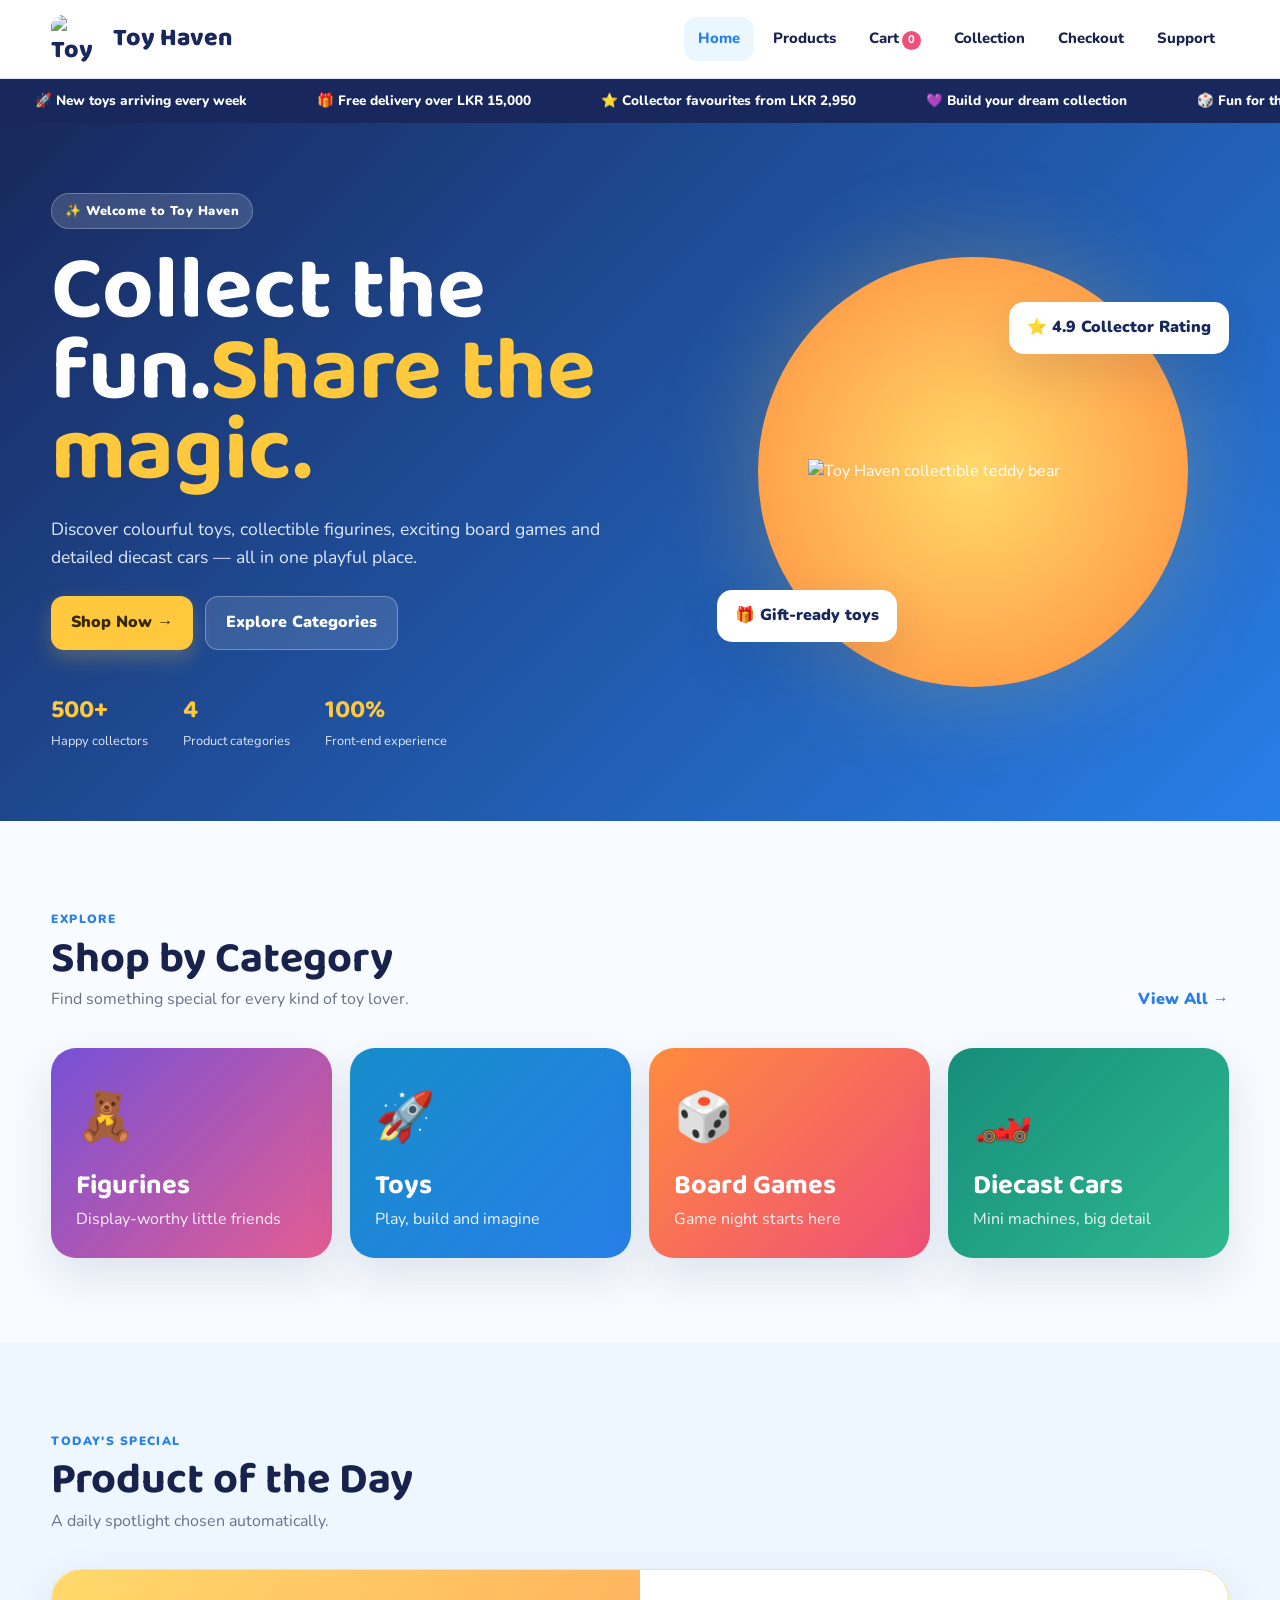
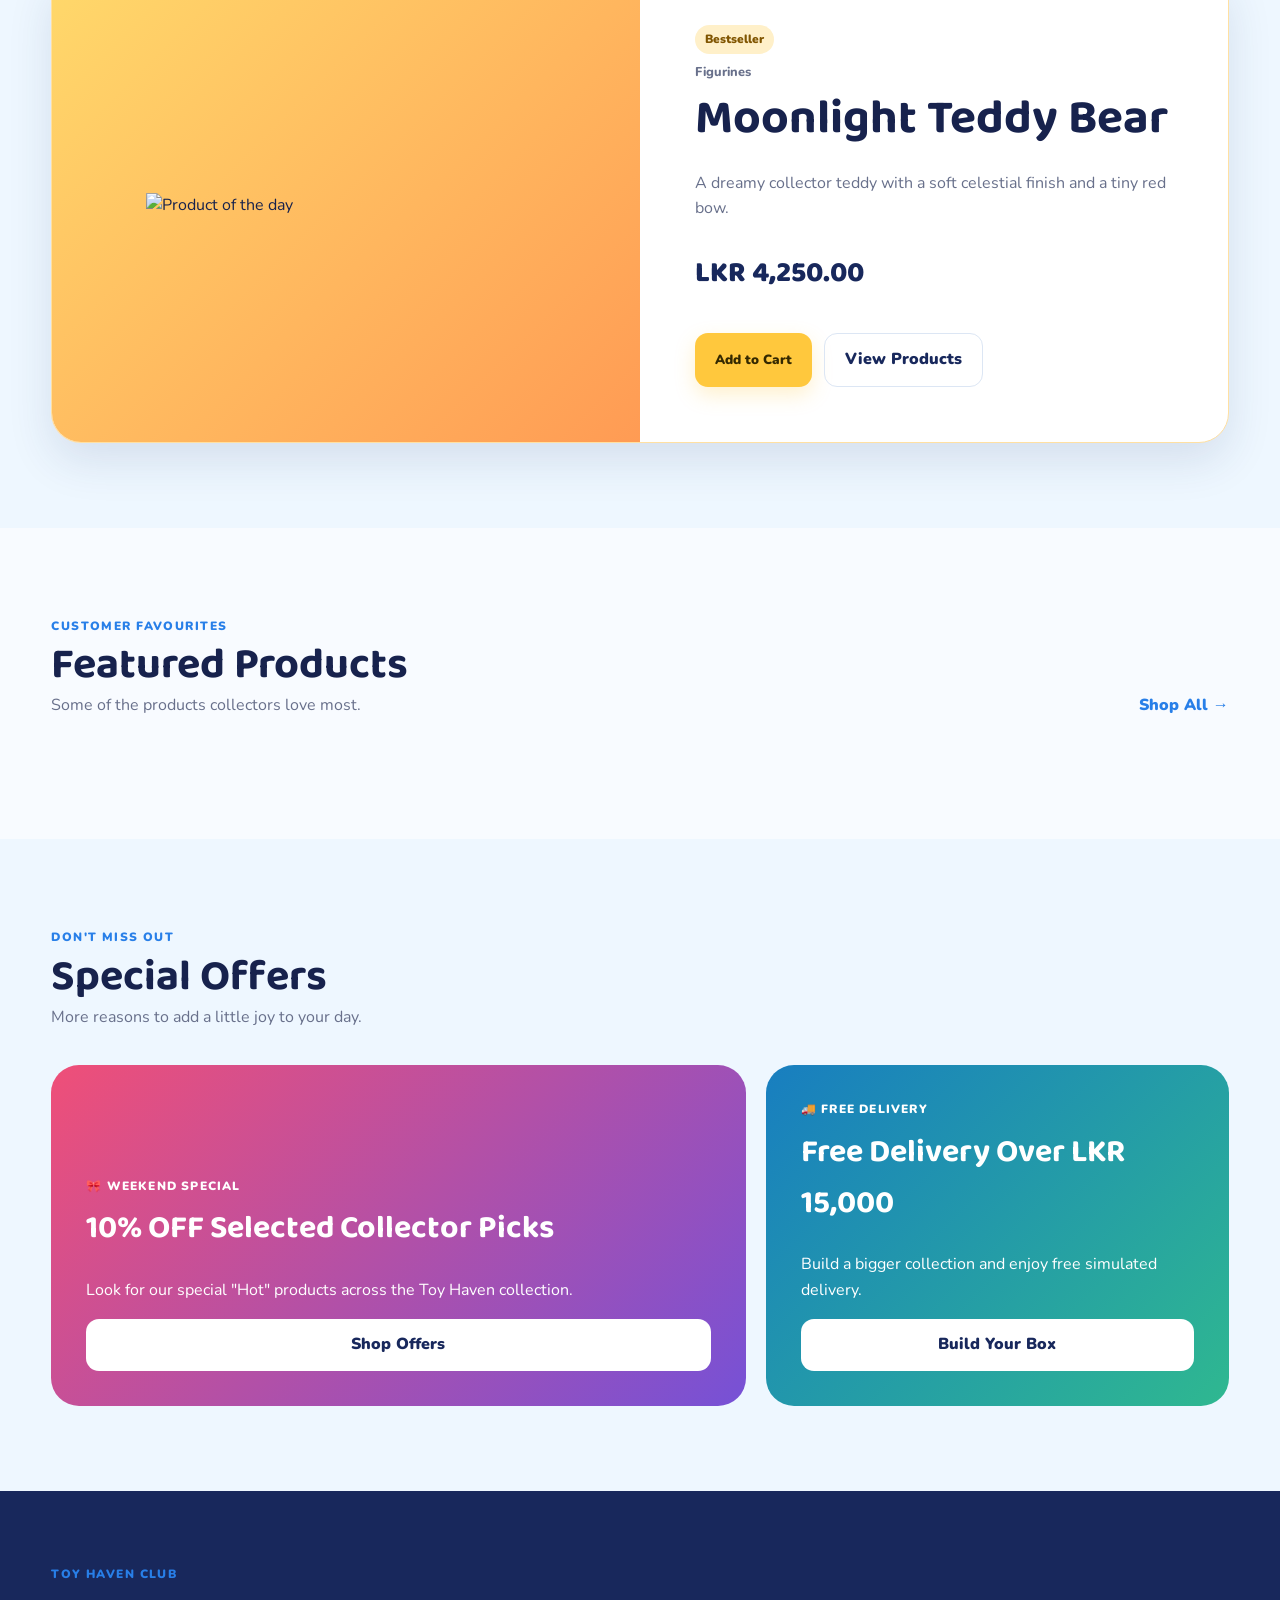
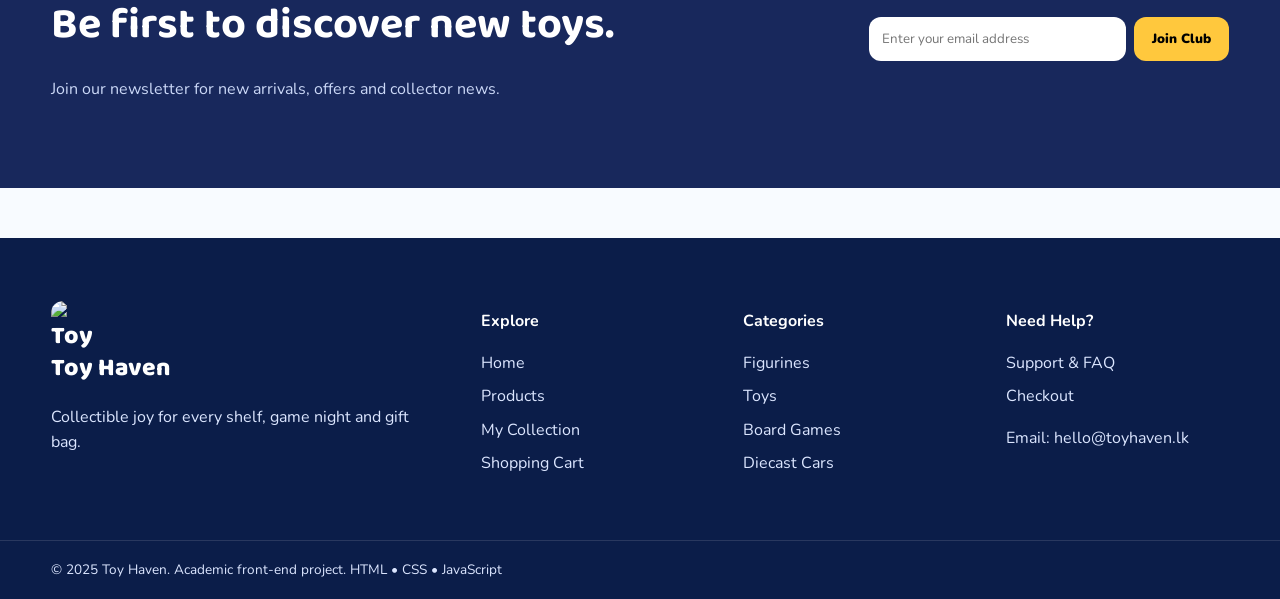
==== index.html @ c256fdbf "Add files via upload" ====
<!DOCTYPE html>
<html lang="en">

<head>

    <meta charset="UTF-8">
    <meta name="viewport" content="width=device-width, initial-scale=1.0">
    <meta name="description" content="Toy Haven - discover collectible figurines, toys, board games and diecast cars.">
    <meta name="theme-color" content="#18285c">
    <title>Toy Haven | Collect Joy</title>
    <link rel="icon" href="IMAGES/favicon.png" type="image/png">
    <link rel="apple-touch-icon" href="icon-192.png">
    <link rel="manifest" href="manifest.webmanifest">
    <link rel="stylesheet" href="style.css">

</head>

<body>

    <header class="site-header">

        <div class="container nav-container">

            <a href="index.html" class="logo-link">
                <img src="IMAGES/Logo.jpeg" alt="Toy Haven Logo">
                <span>Toy Haven</span>
            </a>

            <button class="menu-button" id="menuButton" aria-label="Open navigation">
                ☰
            </button>

            <nav class="navigation" id="navigation">

                <a href="index.html" class="active">Home</a>
                <a href="products.html">Products</a>

                <a href="cart.html">Cart<span class="cart-badge">0</span></a>
                <a href="wishlist.html">Collection</a>
                <a href="checkout.html">Checkout</a>
                <a href="support.html">Support</a>

            </nav>

        </div>

    </header>

    <div class="promotion-bar">

        <div class="promotion-track">

            <span>🚀 New toys arriving every week</span>
            <span>🎁 Free delivery over LKR 15,000</span>
            <span>⭐ Collector favourites from LKR 2,950</span>
            <span>💜 Build your dream collection</span>
            <span>🎲 Fun for the whole family</span>

            <span>🚀 New toys arriving every week</span>
            <span>🎁 Free delivery over LKR 15,000</span>
            <span>⭐ Collector favourites from LKR 2,950</span>

        </div>

    </div>


    <main>

        <section class="hero">

            <div class="container hero-grid">

                <div class="hero-content">

                    <span class="eyebrow">✨ Welcome to Toy Haven</span>

                    <h1>Collect the fun.<span>Share the magic.</span></h1>

                    <p>
                        Discover colourful toys, collectible figurines,
                        exciting board games and detailed diecast cars —
                        all in one playful place.
                    </p>

                    <div class="hero-buttons">

                        <a href="products.html" class="button button-primary">Shop Now →</a>
                        <a href="#categories" class="button button-secondary">Explore Categories</a>

                    </div>

                    <div class="hero-features">

                        <div>
                            <strong>500+</strong>
                            <span>Happy collectors</span>
                        </div>

                        <div>
                            <strong>4</strong>
                            <span>Product categories</span>
                        </div>

                        <div>
                            <strong>100%</strong>
                            <span>Front-end experience</span>
                        </div>

                    </div>

                </div>


                <div class="hero-visual">

                    <div class="hero-circle"></div>

                    <div class="hero-toy">
                        <img src="IMAGES/toy-teddy.png" alt="Toy Haven collectible teddy bear">
                    </div>

                    <div class="floating-card floating-card-one">⭐ 4.9 Collector Rating</div>

                    <div class="floating-card floating-card-two">🎁 Gift-ready toys</div>

                </div>

            </div>

        </section>

        <section class="section" id="categories">

            <div class="container">

                <div class="section-heading">

                    <div>
                        <span class="small-title">EXPLORE</span>

                        <h2>Shop by Category</h2>

                        <p>
                            Find something special for every kind of toy lover.
                        </p>
                    </div>

                    <a href="products.html" class="text-link">View All →</a>

                </div>


                <div class="category-grid">

                    <a href="products.html?category=Figurines"
                        class="category-card category-purple">

                        <span class="category-icon">🧸</span>

                        <h3>Figurines</h3>

                        <p>
                            Display-worthy little friends
                        </p>

                    </a>


                    <a href="products.html?category=Toys"
                        class="category-card category-blue">

                        <span class="category-icon">🚀</span>

                        <h3>Toys</h3>

                        <p>
                            Play, build and imagine
                        </p>

                    </a>


                    <a href="products.html?category=Board Games"
                        class="category-card category-orange">

                        <span class="category-icon">🎲</span>

                        <h3>Board Games</h3>

                        <p>
                            Game night starts here
                        </p>

                    </a>


                    <a href="products.html?category=Diecast Cars" class="category-card category-green">
                    
                        <span class="category-icon">🏎️</span>

                        <h3>Diecast Cars</h3>

                        <p>
                            Mini machines, big detail
                        </p>

                    </a>

                </div>

            </div>

        </section>

        <section class="section light-section">

            <div class="container">

                <div class="section-heading">

                    <div>
                        <span class="small-title">TODAY'S SPECIAL</span>

                        <h2>Product of the Day</h2>

                        <p>
                            A daily spotlight chosen automatically.
                        </p>
                    </div>

                </div>


                <div class="daily-product">

                    <div class="daily-image">

                        <img id="dailyProductImage"
                            src="IMAGES/toy-teddy.png"
                            alt="Product of the day">

                    </div>


                    <div class="daily-content">

                        <span class="product-badge" id="dailyBadge">Bestseller</span>

                        <span class="category-text" id="dailyCategory">Figurines</span>

                        <h2 id="dailyName">Moonlight Teddy Bear</h2>

                        <p id="dailyDescription">A dreamy collector teddy with a soft 
                            celestial finish and a tiny red bow.
                        </p>

                        <div class="large-price" id="dailyPrice">
                            LKR 4,250.00
                        </div>

                        <div class="hero-buttons">

                            <button class="button button-primary" id="dailyAddButton">Add to Cart</button>

                            <a href="products.html" class="button button-outline">View Products</a>

                        </div>

                    </div>

                </div>

            </div>

        </section>

        <section class="section">

            <div class="container">

                <div class="section-heading">

                    <div>
                        <span class="small-title">CUSTOMER FAVOURITES</span>

                        <h2>Featured Products</h2>

                        <p>
                            Some of the products collectors love most.
                        </p>
                    </div>

                    <a href="products.html" class="text-link">Shop All →</a>

                </div>

                    <div class="product-grid" id="featuredProducts"></div>

            </div>

        </section>

        <section class="section light-section">

            <div class="container">

                <div class="section-heading">

                    <div>
                        <span class="small-title">DON'T MISS OUT</span>

                        <h2>Special Offers</h2>

                        <p>
                            More reasons to add a little joy to your day.
                        </p>
                    </div>

                </div>


                <div class="offers-grid">

                    <article class="offer-card offer-pink">

                        <span>🎀 WEEKEND SPECIAL</span>

                        <h3>
                            10% OFF Selected Collector Picks
                        </h3>

                        <p>
                            Look for our special "Hot" products
                            across the Toy Haven collection.
                        </p>

                        <a href="products.html" class="button button-light">Shop Offers</a>

                    </article>


                    <article class="offer-card offer-blue">

                        <span>🚚 FREE DELIVERY</span>

                        <h3>
                            Free Delivery Over LKR 15,000
                        </h3>

                        <p>
                            Build a bigger collection and enjoy
                            free simulated delivery.
                        </p>

                        <a href="products.html" class="button button-light">Build Your Box</a>

                    </article>

                </div>

            </div>

        </section>

        <section class="newsletter-section">

            <div class="container newsletter-box">

                <div>

                    <span class="small-title">TOY HAVEN CLUB</span>

                    <h2>Be first to discover new toys.</h2>

                    <p>
                        Join our newsletter for new arrivals,
                        offers and collector news.
                    </p>

                </div>


                <form class="newsletter-form">

                    <input type="email" name="email" placeholder="Enter your email address" aria-label="Email address" required>
                    
                    <button type="submit">Join Club</button>

                </form>

            </div>

        </section>

    </main>

    <footer class="footer">

        <div class="container footer-grid">

            <div>

                <a href="index.html" class="logo-link footer-logo">

                    <img src="IMAGES/Logo.jpeg" alt="Toy Haven Logo">

                    <span>Toy Haven</span>

                </a>

                <p>
                    Collectible joy for every shelf,
                    game night and gift bag.
                </p>

            </div>


            <div>

                <h3>Explore</h3>

                <a href="index.html">Home</a>
                <a href="products.html">Products</a>
                <a href="wishlist.html">My Collection</a>
                <a href="cart.html">Shopping Cart</a>

            </div>


            <div>

                <h3>Categories</h3>

                <a href="products.html?category=Figurines">Figurines</a>

                <a href="products.html?category=Toys">Toys</a>

                <a href="products.html?category=Board Games">Board Games</a>

                <a href="products.html?category=Diecast Cars">Diecast Cars</a>

            </div>


            <div>

                <h3>Need Help?</h3>

                <a href="support.html">Support & FAQ</a>

                <a href="checkout.html">Checkout</a>

                <p>
                    Email:
                    hello@toyhaven.lk
                </p>

            </div>

        </div>


        <div class="footer-bottom">

            <div class="container">

                <span>
                    © 2025 Toy Haven. Academic front-end project.
                </span>

                <span>
                    HTML • CSS • JavaScript
                </span>

            </div>

        </div>

    </footer>


    <div class="toast" id="toast"></div>


    <script src="data/products.js"></script>
    <script src="app.js"></script>

    <script>

        document.addEventListener("DOMContentLoaded", function () {

            const product = ToyHaven.getProductOfTheDay();

            if (product) {

                document.getElementById("dailyProductImage").src =
                    product.image;

                document.getElementById("dailyProductImage").alt =
                    product.name;

                document.getElementById("dailyName").textContent =
                    product.name;

                document.getElementById("dailyCategory").textContent =
                    product.category;

                document.getElementById("dailyDescription").textContent =
                    product.description;

                document.getElementById("dailyPrice").textContent =
                    ToyHaven.formatMoney(product.price);

                document.getElementById("dailyBadge").textContent =
                    product.badge;

                document.getElementById("dailyAddButton").onclick =
                    function () {
                        ToyHaven.addToCart(product.id);
                    };

            }

            ToyHaven.renderProducts(
                "#featuredProducts",
                {
                    limit: 4
                }
            );

        });

    </script>

</body>
</html>
---- style.css ----
@import url('https://fonts.googleapis.com/css2?family=Baloo+2:wght@500;600;700;800&family=Nunito:wght@400;600;700;800;900&display=swap');

:root {

    --navy: #18285c;
    --blue: #287fe8;
    --sky: #eaf7ff;

    --pink: #ef4f78;
    --pink-light: #fff0f5;

    --yellow: #ffc83d;
    --orange: #ff8b3d;

    --purple: #7651d6;
    --green: #2fb890;

    --white: #ffffff;

    --background: #f8fbff;

    --text: #17224d;
    --muted: #68708b;

    --border: #dce6f4;

    --shadow:
        0 18px 45px
        rgba(30, 55, 105, 0.12);

    --radius: 22px;

}


* {
    box-sizing: border-box;
}


html {
    scroll-behavior: smooth;
}


body {

    margin: 0;

    font-family:
        "Nunito",
        sans-serif;

    background:
        var(--background);

    color:
        var(--text);

    line-height: 1.6;

}


img {
    max-width: 100%;
    display: block;
}


a {
    text-decoration: none;
    color: inherit;
}


button,
input,
textarea,
select {
    font-family: inherit;
}


button {
    cursor: pointer;
}


.container {

    width:
        min(1180px, 92%);

    margin:
        0 auto;

}


.site-header {

    position: sticky;

    top: 0;

    z-index: 1000;

    background:
        rgba(255,255,255,0.95);

    backdrop-filter:
        blur(15px);

    border-bottom:
        1px solid var(--border);

}


.nav-container {

    min-height: 78px;

    display:
        flex;

    align-items:
        center;

    justify-content:
        space-between;

}


.logo-link {

    display:
        flex;

    align-items:
        center;

    gap: 10px;

    font-family:
        "Baloo 2",
        sans-serif;

    font-size:
        1.55rem;

    font-weight:
        800;

    color:
        var(--navy);

}


.logo-link img {

    width:
        52px;

    height:
        48px;

    object-fit:
        cover;

    border-radius:
        12px;

}


.navigation {

    display:
        flex;

    align-items:
        center;

    gap: 5px;

}


.navigation a {

    padding:
        10px 14px;

    border-radius:
        13px;

    font-weight:
        800;

    font-size:
        .93rem;

}


.navigation a:hover,
.navigation a.active {

    background:
        var(--sky);

    color:
        var(--blue);

}


.menu-button {

    display:
        none;

    border:
        none;

    background:
        var(--navy);

    color:
        white;

    width:
        45px;

    height:
        45px;

    border-radius:
        13px;

    font-size:
        1.4rem;

}


.cart-badge {

    background:
        var(--pink);

    color:
        white;

    border-radius:
        50%;

    min-width:
        19px;

    height:
        19px;

    display:
        inline-grid;

    place-items:
        center;

    font-size:
        .7rem;

    margin-left:
        3px;

}


.promotion-bar {

    overflow:
        hidden;

    white-space:
        nowrap;

    background:
        var(--navy);

    color:
        white;

}


.promotion-track {

    display:
        flex;

    width:
        max-content;

    animation:
        promotionMove 25s linear infinite;

}


.promotion-track span {

    padding:
        11px 35px;

    font-size:
        .85rem;

    font-weight:
        800;

}


@keyframes promotionMove {

    from {
        transform:
            translateX(0);
    }

    to {
        transform:
            translateX(-50%);
    }

}


/* HERO */

.hero {

    background:
        linear-gradient(
            135deg,
            #18285c,
            #287fe8
        );

    color:
        white;

    overflow:
        hidden;

}


.hero-grid {

    min-height:
        650px;

    display:
        grid;

    grid-template-columns:
        1.1fr .9fr;

    align-items:
        center;

    gap:
        40px;

}


.hero-content {

    padding:
        70px 0;

}


.eyebrow {

    display:
        inline-block;

    padding:
        7px 13px;

    border-radius:
        50px;

    background:
        rgba(255,255,255,.15);

    border:
        1px solid
        rgba(255,255,255,.25);

    font-size:
        .8rem;

    font-weight:
        900;

    letter-spacing:
        .04em;

}


.hero h1 {

    font-family:
        "Baloo 2",
        sans-serif;

    font-size:
        clamp(3.2rem, 7vw, 5.7rem);

    line-height:
        .9;

    margin:
        22px 0;

}


.hero h1 span {

    color:
        var(--yellow);

}


.hero p {

    max-width:
        600px;

    font-size:
        1.1rem;

    color:
        #dce8ff;

}


.hero-buttons {

    display:
        flex;

    flex-wrap:
        wrap;

    gap:
        12px;

    margin-top:
        25px;

}


.button {

    display:
        inline-flex;

    align-items:
        center;

    justify-content:
        center;

    gap:
        8px;

    padding:
        13px 20px;

    border:
        none;

    border-radius:
        13px;

    font-weight:
        900;

    transition:
        .25s;

}


.button:hover {

    transform:
        translateY(-3px);

}


.button-primary {

    background:
        var(--yellow);

    color:
        #342900;

    box-shadow:
        0 8px 20px
        rgba(255,200,61,.25);

}


.button-secondary {

    background:
        rgba(255,255,255,.12);

    color:
        white;

    border:
        1px solid
        rgba(255,255,255,.3);

}


.button-outline {

    background:
        transparent;

    border:
        1px solid var(--border);

    color:
        var(--navy);

}


.button-light {

    background:
        white;

    color:
        var(--navy);

}


.full-button {

    width:
        100%;

    margin-top:
        10px;

}


.hero-features {

    display:
        flex;

    gap:
        35px;

    margin-top:
        40px;

}


.hero-features div {

    display:
        flex;

    flex-direction:
        column;

}


.hero-features strong {

    font-family:
        "Baloo 2";

    font-size:
        1.6rem;

    color:
        var(--yellow);

}


.hero-features span {

    font-size:
        .8rem;

    color:
        #dbe6ff;

}


.hero-visual {

    min-height:
        500px;

    position:
        relative;

    display:
        grid;

    place-items:
        center;

}


.hero-circle {

    width:
        430px;

    height:
        430px;

    border-radius:
        50%;

    background:
        radial-gradient(
            circle,
            #ffd96b,
            #ff8b3d
        );

    box-shadow:
        0 0 100px
        rgba(255,200,61,.25);

}


.hero-toy {

    position:
        absolute;

    width:
        330px;

    animation:
        floatToy 4s ease-in-out infinite;

}


@keyframes floatToy {

    0%,100% {
        transform:
            translateY(0)
            rotate(-2deg);
    }

    50% {
        transform:
            translateY(-18px)
            rotate(2deg);
    }

}


.floating-card {

    position:
        absolute;

    background:
        white;

    color:
        var(--navy);

    padding:
        13px 18px;

    border-radius:
        15px;

    box-shadow:
        var(--shadow);

    font-weight:
        900;

}


.floating-card-one {

    top:
        80px;

    right:
        0;

}


.floating-card-two {

    bottom:
        80px;

    left:
        0;

}


.section {

    padding:
        85px 0;

}


.light-section {

    background:
        #eef7ff;

}


.section-heading {

    display:
        flex;

    align-items:
        end;

    justify-content:
        space-between;

    gap:
        20px;

    margin-bottom:
        35px;

}


.section-heading h2 {

    font-family:
        "Baloo 2";

    font-size:
        2.7rem;

    line-height:
        1;

    margin:
        6px 0;

}


.section-heading p {

    margin:
        0;

    color:
        var(--muted);

}


.small-title {

    color:
        var(--blue);

    font-size:
        .75rem;

    font-weight:
        900;

    letter-spacing:
        .12em;

}


.text-link {

    color:
        var(--blue);

    font-weight:
        900;

}


.category-grid {

    display:
        grid;

    grid-template-columns:
        repeat(4,1fr);

    gap:
        18px;

}


.category-card {

    min-height:
        210px;

    border-radius:
        25px;

    padding:
        25px;

    color:
        white;

    display:
        flex;

    flex-direction:
        column;

    justify-content:
        flex-end;

    position:
        relative;

    overflow:
        hidden;

    box-shadow:
        var(--shadow);

    transition:
        .3s;

}


.category-card:hover {

    transform:
        translateY(-8px);

}


.category-card h3 {

    font-family:
        "Baloo 2";

    font-size:
        1.7rem;

    margin:
        8px 0 0;

}


.category-card p {

    margin:
        0;

    opacity:
        .9;

}


.category-icon {

    font-size:
        3rem;

}


.category-purple {

    background:
        linear-gradient(
            135deg,
            #7651d6,
            #e45d92
        );

}


.category-blue {

    background:
        linear-gradient(
            135deg,
            #168dca,
            #287fe8
        );

}


.category-orange {

    background:
        linear-gradient(
            135deg,
            #ff8b3d,
            #ef4f78
        );

}


.category-green {

    background:
        linear-gradient(
            135deg,
            #168e7a,
            #2fb890
        );

}


.daily-product {

    display:
        grid;

    grid-template-columns:
        1fr 1fr;

    overflow:
        hidden;

    border-radius:
        30px;

    background:
        white;

    border:
        1px solid
        #ffe0a2;

    box-shadow:
        var(--shadow);

}


.daily-image {

    min-height:
        420px;

    background:
        linear-gradient(
            135deg,
            #ffd96b,
            #ff9b54
        );

    display:
        grid;

    place-items:
        center;

}


.daily-image img {

    width:
        70%;

    max-width:
        400px;

}


.daily-content {

    padding:
        55px;

    display:
        flex;

    flex-direction:
        column;

    justify-content:
        center;

}


.daily-content h2 {

    font-family:
        "Baloo 2";

    font-size:
        3rem;

    line-height:
        1;

    margin:
        12px 0;

}


.daily-content p {

    color:
        var(--muted);

}


.product-badge {

    display:
        inline-block;

    width:
        fit-content;

    padding:
        5px 10px;

    background:
        #fff0c9;

    color:
        #805500;

    border-radius:
        30px;

    font-size:
        .75rem;

    font-weight:
        900;

}


.category-text {

    display:
        block;

    color:
        var(--muted);

    font-size:
        .8rem;

    font-weight:
        800;

    margin-top:
        8px;

}


.large-price {

    font-family:
        "Baloo 2";

    font-size:
        1.8rem;

    font-weight:
        900;

    color:
        var(--navy);

    margin:
        12px 0;

}


.product-grid {

    display:
        grid;

    grid-template-columns:
        repeat(4,1fr);

    gap:
        20px;

}


.product-card {

    background:
        white;

    border:
        1px solid
        var(--border);

    border-radius:
        22px;

    overflow:
        hidden;

    box-shadow:
        0 8px 25px
        rgba(30,55,105,.06);

    transition:
        .3s;

}


.product-card:hover {

    transform:
        translateY(-7px);

    box-shadow:
        var(--shadow);

}


.product-image {

    aspect-ratio:
        1/.85;

    background:
        #edf6ff;

    overflow:
        hidden;

}


.product-image img {

    width:
        100%;

    height:
        100%;

    object-fit:
        cover;

    transition:
        .4s;

}


.product-card:hover
.product-image img {

    transform:
        scale(1.05);

}


.product-content {

    padding:
        18px;

}


.product-top {

    display:
        flex;

    align-items:
        center;

    justify-content:
        space-between;

    gap:
        8px;

}


.product-card h3 {

    font-size:
        1.1rem;

    margin:
        10px 0 4px;

}


.rating {

    color:
        #f5a400;

    font-size:
        .85rem;

    font-weight:
        900;

}


.rating span {

    color:
        var(--muted);

}


.product-price {

    font-family:
        "Baloo 2";

    font-size:
        1.45rem;

    font-weight:
        900;

    color:
        var(--navy);

    margin-top:
        5px;

}


.card-actions {

    display:
        flex;

    gap:
        7px;

    margin-top:
        13px;

}


.icon-button {

    width:
        42px;

    height:
        42px;

    border:
        none;

    border-radius:
        12px;

    background:
        var(--sky);

    color:
        var(--blue);

    font-size:
        1.1rem;

    font-weight:
        900;

}


/* OFFERS */

.offers-grid {

    display:
        grid;

    grid-template-columns:
        1.2fr .8fr;

    gap:
        20px;

}


.offer-card {

    min-height:
        270px;

    padding:
        35px;

    border-radius:
        28px;

    color:
        white;

    display:
        flex;

    flex-direction:
        column;

    justify-content:
        flex-end;

}


.offer-card span {

    font-size:
        .75rem;

    font-weight:
        900;

    letter-spacing:
        .1em;

}


.offer-card h3 {

    font-family:
        "Baloo 2";

    font-size:
        2rem;

    margin:
        7px 0;

}


.offer-card p {

    max-width:
        600px;

}


.offer-pink {

    background:
        linear-gradient(
            135deg,
            #ef4f78,
            #7651d6
        );

}


.offer-blue {

    background:
        linear-gradient(
            135deg,
            #187ec0,
            #2fb890
        );

}



.newsletter-section {

    padding:
        70px 0;

    background:
        var(--navy);

    color:
        white;

}


.newsletter-box {

    display:
        flex;

    align-items:
        center;

    justify-content:
        space-between;

    gap:
        40px;

}


.newsletter-box h2 {

    font-family:
        "Baloo 2";

    font-size:
        2.7rem;

    margin:
        5px 0;

}


.newsletter-box p {

    color: #cbd8f7;

}


.newsletter-form {
    display:flex;
    gap: 8px;
    min-width: 360px;
}


.newsletter-form input {
    flex:1;
    min-width:0;
    padding:13px;
    border:none;
    border-radius:12px;
}


.newsletter-form button {
    border:none;
    background:var(--yellow);
    padding:0 18px;
    border-radius:12px;
    font-weight:900;
}


.page-banner {
    padding:75px 0;
    background:linear-gradient( 135deg,#eef7ff,#f8edff);
}


.page-banner h1 {

    font-family:
        "Baloo 2";

    font-size:
        4rem;

    line-height:
        1;

    margin:
        15px 0 10px;

}


.page-banner p {

    color:
        var(--muted);

    max-width:
        650px;

}


.product-toolbar {

    display:
        flex;

    flex-wrap:
        wrap;

    gap:
        15px;

    background:
        white;

    border:
        1px solid var(--border);

    padding:
        16px;

    border-radius:
        20px;

    margin-bottom:
        30px;

}


.product-toolbar input {

    flex:
        1;

    min-width:
        240px;

    border:
        1px solid var(--border);

    border-radius:
        12px;

    padding:
        13px;

    outline:
        none;

}


.filter-buttons {

    display:
        flex;

    gap:
        7px;

    flex-wrap:
        wrap;

}


.filter-button {

    border:
        none;

    background:
        #edf4fc;

    color:
        var(--text);

    padding:
        10px 13px;

    border-radius:
        11px;

    font-weight:
        900;

}


.filter-button.active {

    background:
        var(--navy);

    color:
        white;

}


.cart-layout {

    display:
        grid;

    grid-template-columns:
        1.5fr .6fr;

    gap:
        25px;

}


.cart-panel,
.summary-panel,
.form-panel {

    background:
        white;

    border:
        1px solid var(--border);

    border-radius:
        22px;

    padding:
        25px;

}


.summary-panel {

    height:
        max-content;

    position:
        sticky;

    top:
        100px;

}


.summary-panel h2,
.cart-panel h2,
.form-panel h2 {

    font-family:
        "Baloo 2";

    margin-top:
        0;

}


.summary-row {

    display:
        flex;

    justify-content:
        space-between;

    gap:
        10px;

    padding:
        10px 0;

}


.summary-total {

    display:
        flex;

    justify-content:
        space-between;

    font-size:
        1.25rem;

    font-weight:
        900;

    padding:
        17px 0;

}


.summary-note {

    color:
        var(--muted);

    font-size:
        .85rem;

}


.cart-item {

    display:
        grid;

    grid-template-columns:
        90px 1fr auto auto;

    align-items:
        center;

    gap:
        15px;

    padding:
        16px 0;

    border-bottom:
        1px solid var(--border);

}


.cart-item img {

    width:
        90px;

    height:
        75px;

    object-fit:
        cover;

    border-radius:
        14px;

}


.cart-product h3 {

    margin:
        0;

    font-size:
        1rem;

}


.cart-product p {

    color:
        var(--muted);

    margin:
        2px 0;

    font-size:
        .8rem;

}


.quantity-control {

    display:
        flex;

    align-items:
        center;

    border:
        1px solid var(--border);

    border-radius:
        11px;

    overflow:
        hidden;

}


.quantity-control button {

    border:
        none;

    width:
        35px;

    height:
        35px;

    background:
        #f1f6fb;

}


.quantity-control span {

    width:
        35px;

    text-align:
        center;

    font-weight:
        900;

}


.cart-subtotal {

    font-family:
        "Baloo 2";

}


.form-grid {

    display:
        grid;

    grid-template-columns:
        1fr 1fr;

    gap:
        18px;

}


.form-field {

    display:
        flex;

    flex-direction:
        column;

    gap:
        7px;

}


.form-field.full {

    grid-column:
        1 / -1;

}


.form-field label {

    font-weight:
        900;

    font-size:
        .9rem;

}


.form-field input,
.form-field textarea,
.form-field select {

    width:
        100%;

    padding:
        13px;

    border:
        1px solid var(--border);

    border-radius:
        12px;

    outline:
        none;

    resize:
        vertical;

}


.form-field input:focus,
.form-field textarea:focus {

    border-color:
        var(--blue);

    box-shadow:
        0 0 0 4px
        rgba(40,127,232,.1);

}


.form-error {

    color:
        #d6294f;

    min-height:
        18px;

    font-size:
        .78rem;

    font-weight:
        800;

}


.information-box {

    padding:
        15px;

    margin:
        20px 0;

    border-radius:
        13px;

    background:
        #eef8ff;

    color:
        #195887;

    font-weight:
        700;

}


.payment-options {

    display:
        flex;

    gap:
        12px;

}


.payment-option {

    flex:
        1;

    border:
        1px solid var(--border);

    border-radius:
        15px;

    padding:
        15px;

    cursor:
        pointer;

}


.payment-option:has(
    input:checked
) {

    border-color:
        var(--blue);

    background:
        #eef8ff;

}

.success-panel {

    display:
        none;

    background:
        white;

    border:
        1px solid var(--border);

    border-radius:
        22px;

    padding:
        50px;

    text-align:
        center;

}


.success-panel.show {

    display:
        block;

}


.success-icon {

    width:
        80px;

    height:
        80px;

    margin:
        auto;

    display:
        grid;

    place-items:
        center;

    border-radius:
        50%;

    background:
        #dff8ed;

    color:
        #15976d;

    font-size:
        2.5rem;

    font-weight:
        900;

    animation:
        successPop .5s ease;

}


@keyframes successPop {

    from {
        transform:
            scale(.4);
    }

    to {
        transform:
            scale(1);
    }

}

.wishlist-grid {

    display:
        grid;

    grid-template-columns:
        repeat(3,1fr);

    gap:
        20px;

}


.wishlist-card {

    background:
        white;

    border:
        1px solid var(--border);

    border-radius:
        22px;

    overflow:
        hidden;

}


.wishlist-card > img {

    width:
        100%;

    aspect-ratio:
        1/.8;

    object-fit:
        cover;

}


.wishlist-content {

    padding:
        20px;

}


.wishlist-content h3 {

    margin:
        8px 0;

}


.status-select {

    width:
        100%;

    margin-top:
        7px;

    padding:
        11px;

    border:
        1px solid var(--border);

    border-radius:
        11px;

}


.support-grid {

    display:
        grid;

    grid-template-columns:
        1fr 1fr;

    gap:
        25px;

}


.success-message {

    display:
        none;

    padding:
        13px;

    margin-bottom:
        18px;

    border-radius:
        12px;

    background:
        #dff8ed;

    color:
        #147958;

    font-weight:
        800;

}


.success-message.show {

    display:
        block;

}


.faq-list {

    display:
        grid;

    gap:
        10px;

}


.faq-item {

    border:
        1px solid var(--border);

    border-radius:
        14px;

    overflow:
        hidden;

}


.faq-question {

    width:
        100%;

    border:
        none;

    background:
        white;

    padding:
        17px;

    display:
        flex;

    justify-content:
        space-between;

    text-align:
        left;

    font-weight:
        900;

}


.faq-answer {

    display:
        none;

    padding:
        0 17px 17px;

    color:
        var(--muted);

}


.faq-item.open
.faq-answer {

    display:
        block;

}


/* EMPTY */

.empty-state {

    text-align:
        center;

    padding:
        50px 20px;

    grid-column:
        1 / -1;

}


.empty-icon {

    font-size:
        3rem;

}


.empty-state h3 {

    font-family:
        "Baloo 2";

    font-size:
        1.8rem;

}


.modal-overlay {

    position:
        fixed;

    inset:
        0;

    background:
        rgba(7,17,43,.7);

    display:
        none;

    place-items:
        center;

    z-index:
        2000;

    padding:
        20px;

}


.modal-overlay.show {

    display:
        grid;

}


.product-modal {

    width:
        min(800px,100%);

    max-height:
        90vh;

    overflow:
        auto;

    background:
        white;

    border-radius:
        25px;

    position:
        relative;

}


.modal-close {

    position:
        absolute;

    top:
        12px;

    right:
        12px;

    z-index:
        2;

    width:
        40px;

    height:
        40px;

    border:
        none;

    border-radius:
        50%;

    background:
        white;

    font-size:
        1.5rem;

}


.modal-grid {

    display:
        grid;

    grid-template-columns:
        1fr 1fr;

}


.modal-image {

    background:
        #edf6ff;

}


.modal-image img {

    width:
        100%;

    height:
        100%;

    min-height:
        350px;

    object-fit:
        cover;

}


.modal-details {

    padding:
        40px;

}


.modal-details h2 {

    font-family:
        "Baloo 2";

    font-size:
        2.5rem;

    line-height:
        1;

}


.footer {

    margin-top:
        50px;

    background:
        #0b1d49;

    color:
        #dce6ff;

}


.footer-grid {

    display:
        grid;

    grid-template-columns:
        1.4fr .8fr .8fr .8fr;

    gap:
        40px;

    padding:
        55px 0;

}


.footer-logo {

    color:
        white;

}


.footer-grid h3 {

    color:
        white;

    font-size:
        1rem;

}


.footer-grid a {

    display:
        block;

    margin:
        8px 0;

}


.footer-grid a:hover {

    color:
        white;

}


.footer-bottom {

    border-top:
        1px solid
        rgba(255,255,255,.12);

    padding:
        18px 0;

    font-size:
        .85rem;

}

.toast {

    position:
        fixed;

    right:
        20px;

    bottom:
        20px;

    background:
        var(--navy);

    color:
        white;

    padding:
        14px 20px;

    border-radius:
        13px;

    box-shadow:
        var(--shadow);

    transform:
        translateY(120px);

    opacity:
        0;

    transition:
        .3s;

    z-index:
        5000;

}


.toast.show {

    transform:
        translateY(0);

    opacity:
        1;

}


.muted {

    color:
        var(--muted);

}


.disabled {

    opacity:
        .45;

    pointer-events:
        none;

}


/* RESPONSIVE */

@media (max-width: 1000px) {

    .menu-button {
        display: block;
    }


    .navigation {

        position:
            absolute;

        top:
            78px;

        left:
            0;

        right:
            0;

        background:
            white;

        display:
            none;

        flex-direction:
            column;

        align-items:
            stretch;

        padding:
            15px 4%;

        border-bottom:
            1px solid var(--border);

    }


    .navigation.open {
        display: flex;
    }


    .hero-grid,
    .daily-product,
    .cart-layout,
    .support-grid {

        grid-template-columns:
            1fr;

    }


    .product-grid {

        grid-template-columns:
            repeat(2,1fr);

    }


    .category-grid {

        grid-template-columns:
            repeat(2,1fr);

    }


    .wishlist-grid {

        grid-template-columns:
            repeat(2,1fr);

    }


    .footer-grid {

        grid-template-columns:
            repeat(2,1fr);

    }


    .summary-panel {

        position:
            static;

    }

}


@media (max-width: 650px) {

    .hero-content {

        padding:
            60px 0 20px;

    }


    .hero h1 {

        font-size:
            3.4rem;

    }


    .hero-features {

        gap:
            18px;

        flex-wrap:
            wrap;

    }


    .hero-circle {

        width:
            300px;

        height:
            300px;

    }


    .hero-toy {

        width:
            240px;

    }


    .floating-card {

        display:
            none;

    }


    .section {

        padding:
            60px 0;

    }


    .section-heading {

        align-items:
            flex-start;

        flex-direction:
            column;

    }


    .section-heading h2 {

        font-size:
            2.3rem;

    }


    .category-grid,
    .product-grid,
    .wishlist-grid,
    .offers-grid {

        grid-template-columns:
            1fr;

    }


    .daily-content {

        padding:
            30px;

    }


    .daily-content h2 {

        font-size:
            2.4rem;

    }


    .page-banner h1 {

        font-size:
            2.8rem;

    }


    .form-grid {

        grid-template-columns:
            1fr;

    }


    .form-field.full {

        grid-column:
            auto;

    }


    .payment-options {

        flex-direction:
            column;

    }


    .newsletter-box {

        flex-direction:
            column;

        align-items:
            flex-start;

    }


    .newsletter-form {

        min-width:
            100%;

    }


    .cart-item {

        grid-template-columns:
            70px 1fr;

    }


    .quantity-control {

        grid-column:
            2;

    }


    .cart-subtotal {

        grid-column:
            2;

    }


    .modal-grid {

        grid-template-columns:
            1fr;

    }


    .modal-details {

        padding:
            25px;

    }


    .footer-grid {

        grid-template-columns:
            1fr;

    }

}

/* Payment label (not a form control, so it is a span) */
.form-field .field-title {
    font-weight: 900;
    font-size: .9rem;
}
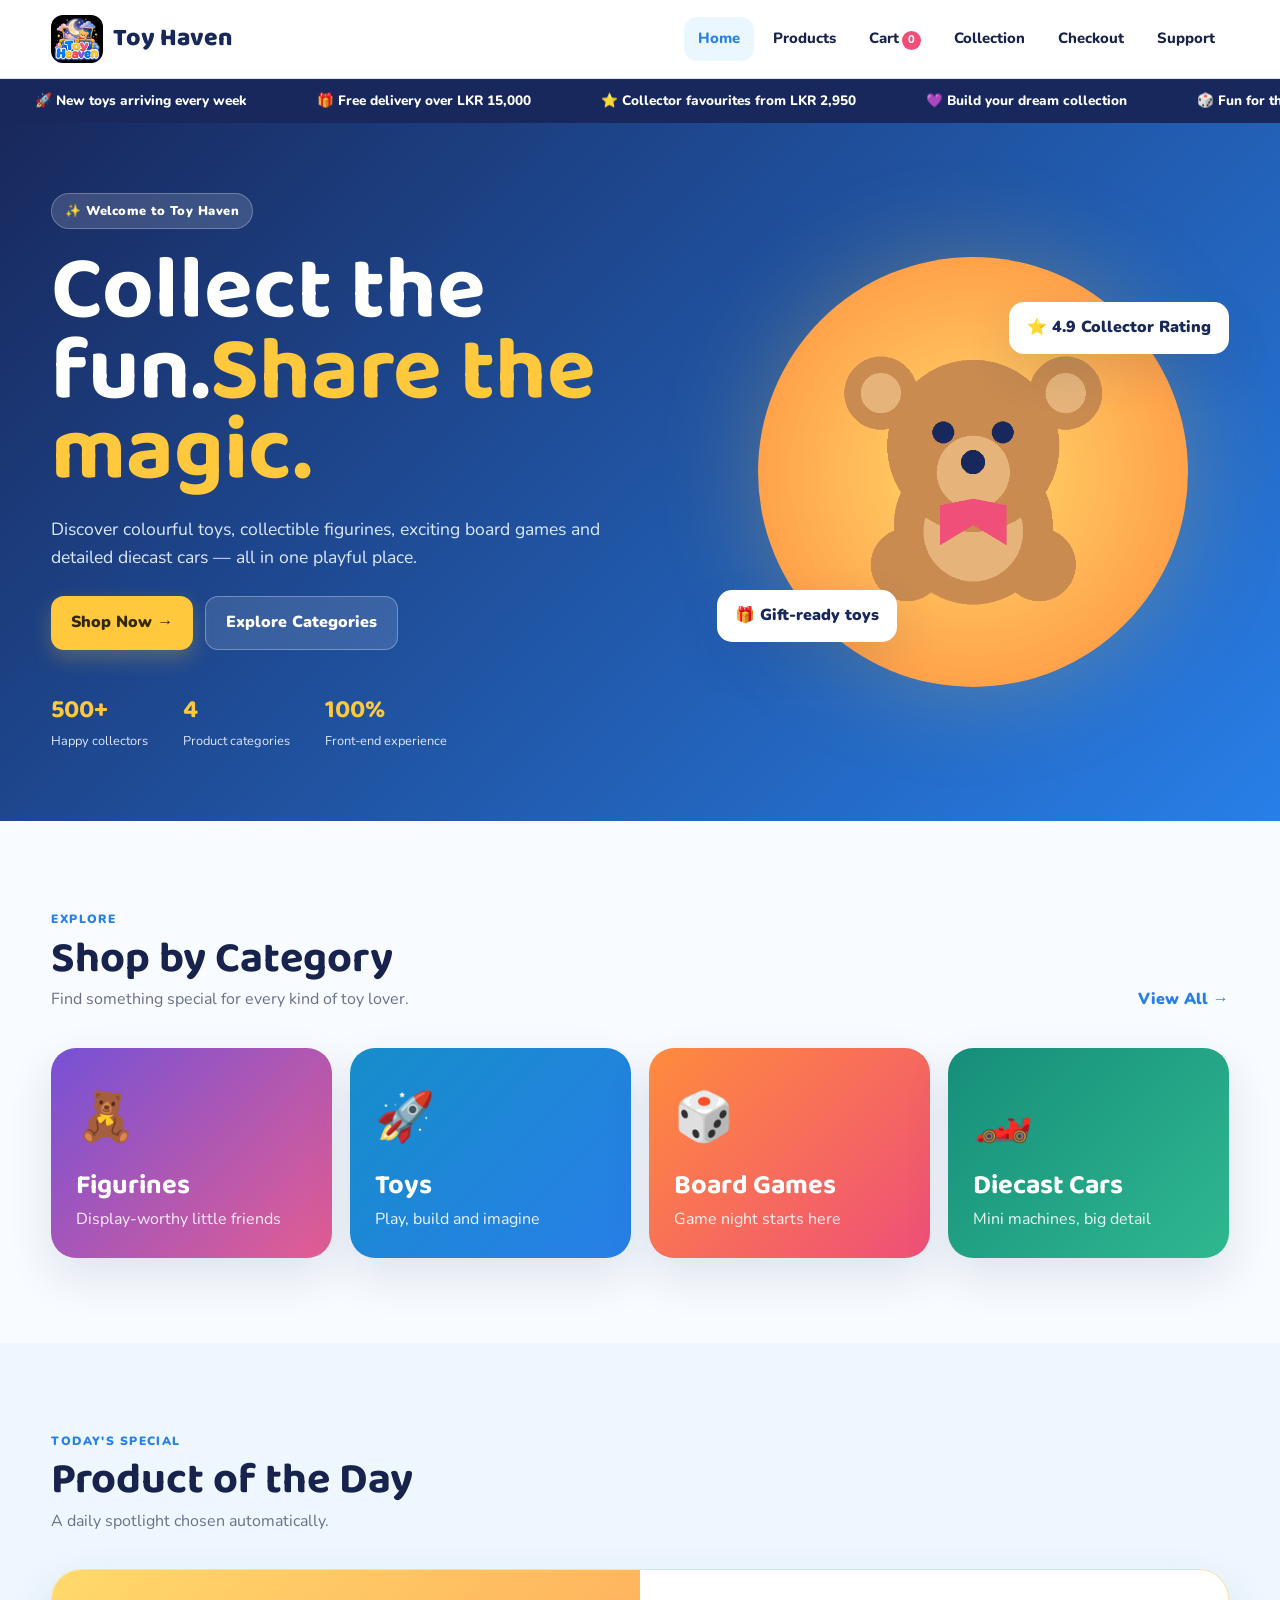
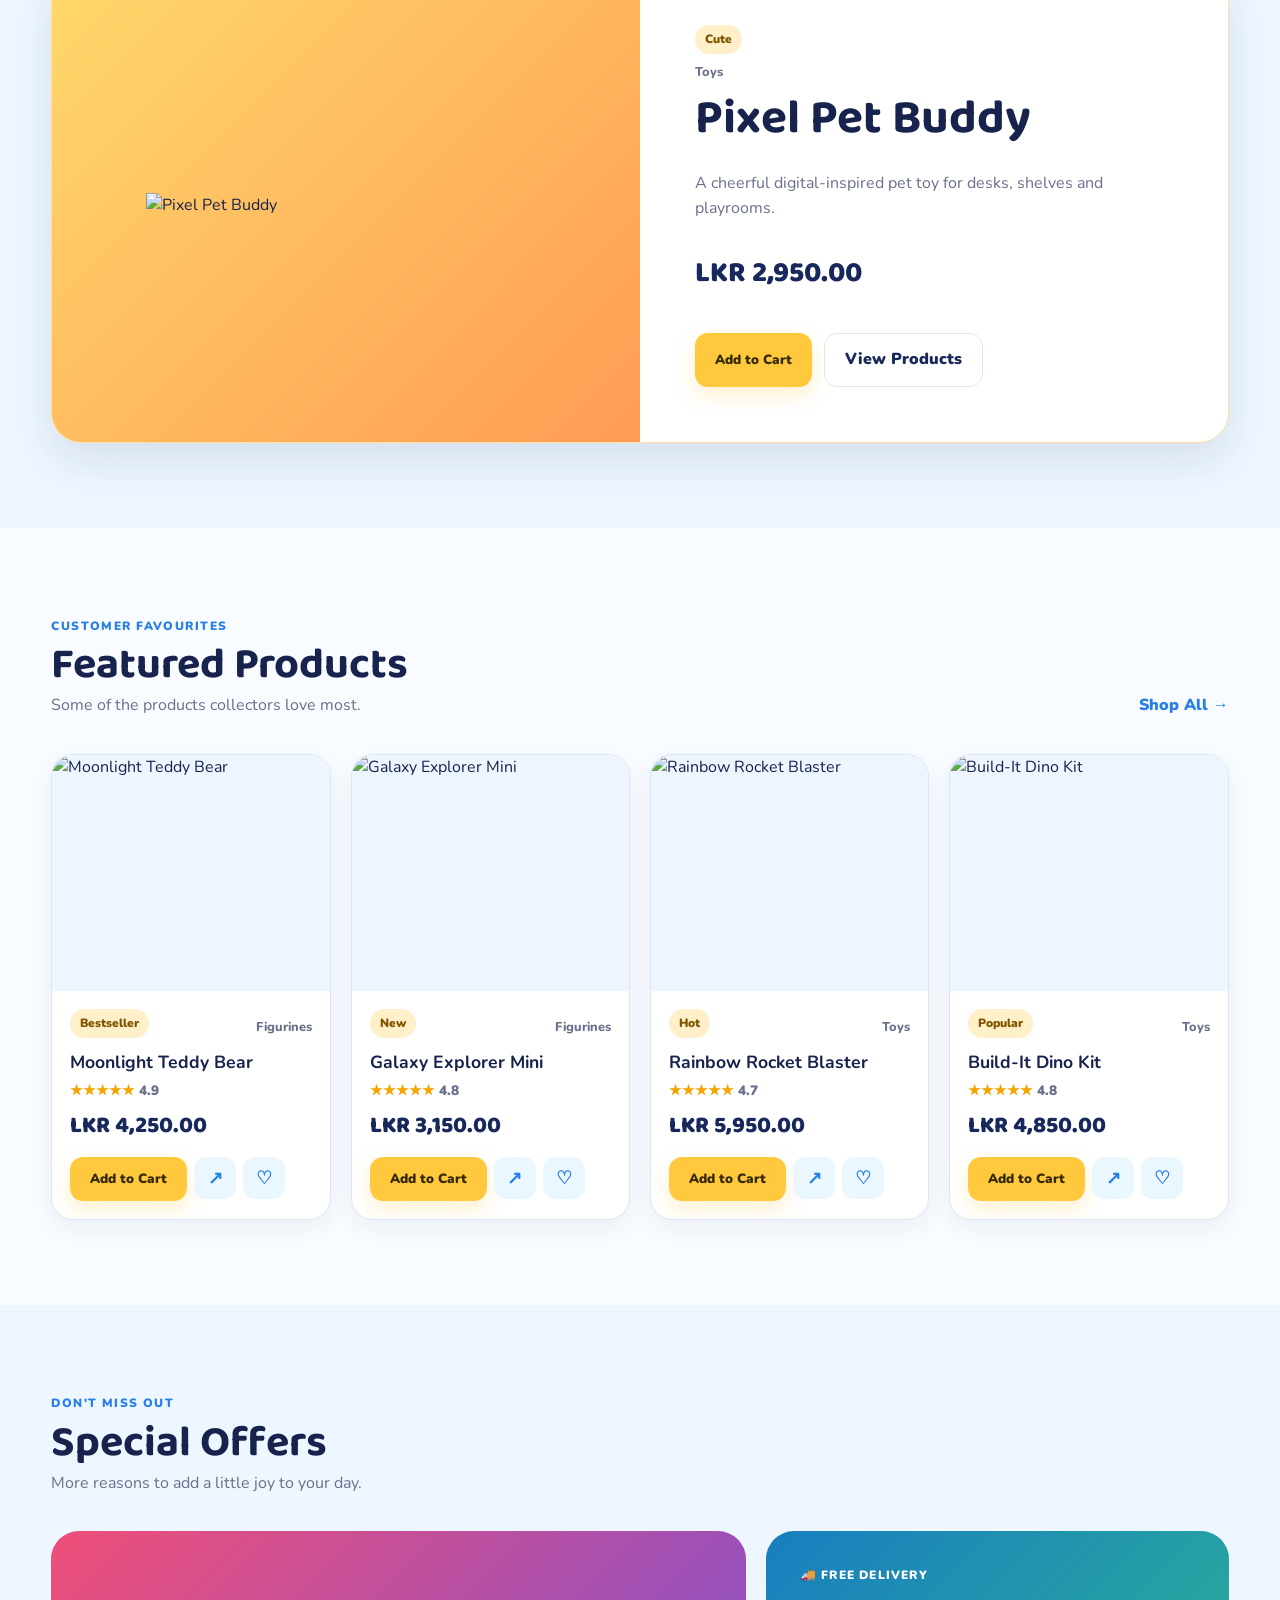
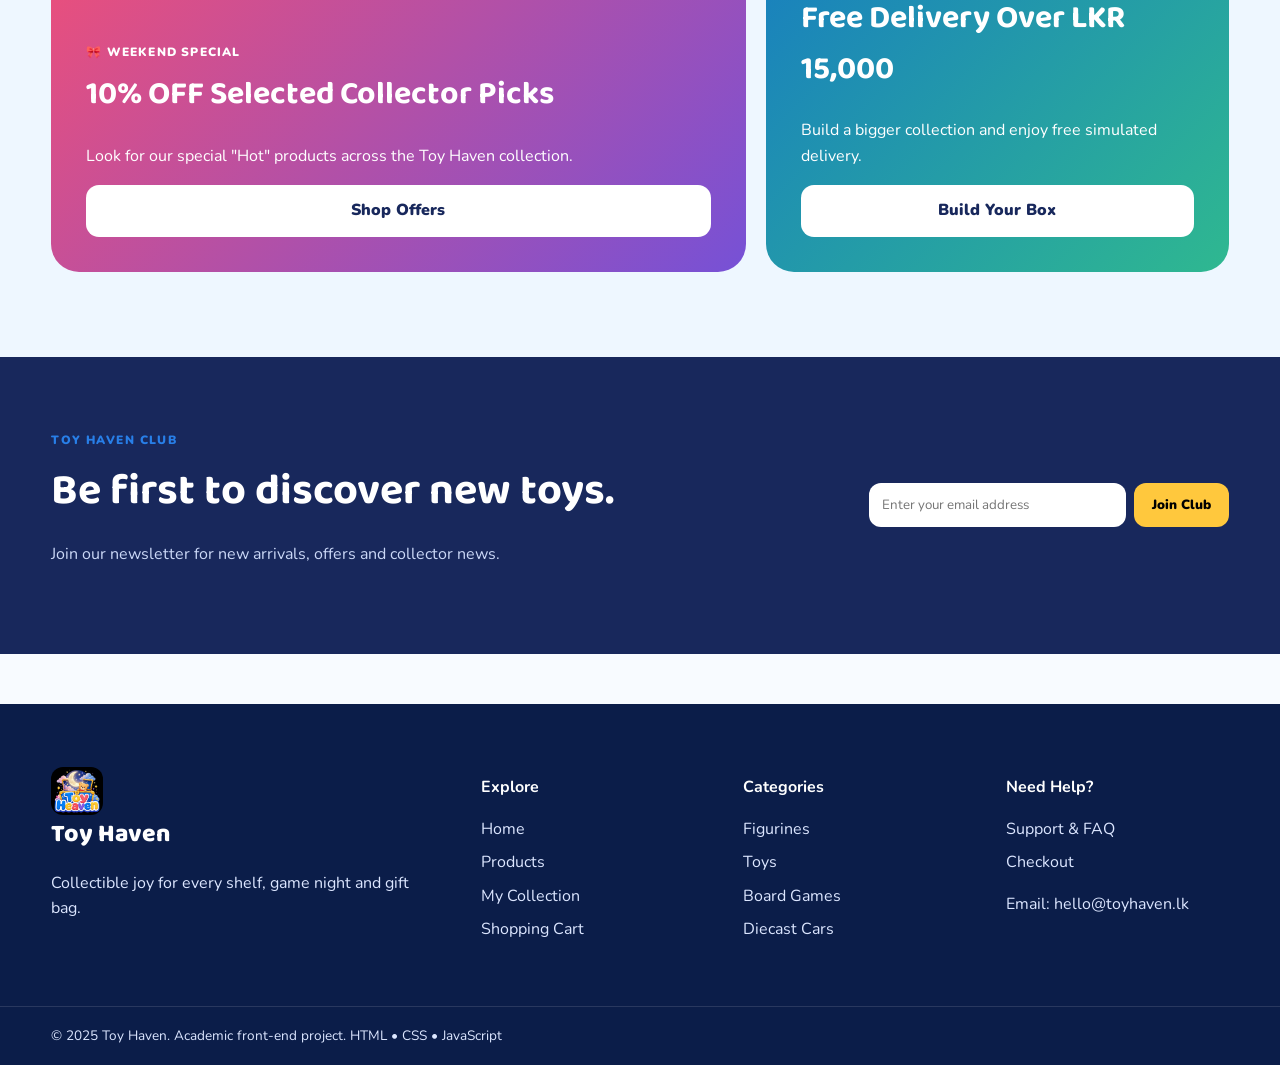
==== commit c2a4b634: "Add files via upload" ====
--- a/index.html
+++ b/index.html
@@ -8,7 +8,7 @@
     <meta name="description" content="Toy Haven - discover collectible figurines, toys, board games and diecast cars.">
     <meta name="theme-color" content="#18285c">
     <title>Toy Haven | Collect Joy</title>
-    <link rel="icon" href="IMAGES/favicon.png" type="image/png">
+    <link rel="icon" href="favicon.png" type="image/png">
     <link rel="apple-touch-icon" href="icon-192.png">
     <link rel="manifest" href="manifest.webmanifest">
     <link rel="stylesheet" href="style.css">
@@ -22,7 +22,7 @@
         <div class="container nav-container">
 
             <a href="index.html" class="logo-link">
-                <img src="IMAGES/Logo.jpeg" alt="Toy Haven Logo">
+                <img src="Logo.jpeg" alt="Toy Haven Logo">
                 <span>Toy Haven</span>
             </a>
 
@@ -117,7 +117,7 @@
                     <div class="hero-circle"></div>
 
                     <div class="hero-toy">
-                        <img src="IMAGES/toy-teddy.png" alt="Toy Haven collectible teddy bear">
+                        <img src="toy-teddy.png" alt="Toy Haven collectible teddy bear">
                     </div>
 
                     <div class="floating-card floating-card-one">⭐ 4.9 Collector Rating</div>
@@ -181,7 +181,7 @@
                     </a>
 
 
-                    <a href="products.html?category=Board Games"
+                    <a href="products.html?category=Board%20Games"
                         class="category-card category-orange">
 
                         <span class="category-icon">🎲</span>
@@ -195,7 +195,7 @@
                     </a>
 
 
-                    <a href="products.html?category=Diecast Cars" class="category-card category-green">
+                    <a href="products.html?category=Diecast%20Cars" class="category-card category-green">
                     
                         <span class="category-icon">🏎️</span>
 
@@ -237,7 +237,7 @@
                     <div class="daily-image">
 
                         <img id="dailyProductImage"
-                            src="IMAGES/toy-teddy.png"
+                            src="toy-teddy.png"
                             alt="Product of the day">
 
                     </div>
@@ -403,7 +403,7 @@
 
                 <a href="index.html" class="logo-link footer-logo">
 
-                    <img src="IMAGES/Logo.jpeg" alt="Toy Haven Logo">
+                    <img src="Logo.jpeg" alt="Toy Haven Logo">
 
                     <span>Toy Haven</span>
 
@@ -437,9 +437,9 @@
 
                 <a href="products.html?category=Toys">Toys</a>
 
-                <a href="products.html?category=Board Games">Board Games</a>
-
-                <a href="products.html?category=Diecast Cars">Diecast Cars</a>
+                <a href="products.html?category=Board%20Games">Board Games</a>
+
+                <a href="products.html?category=Diecast%20Cars">Diecast Cars</a>
 
             </div>
 
@@ -484,7 +484,7 @@
     <div class="toast" id="toast"></div>
 
 
-    <script src="data/products.js"></script>
+    <script src="products.js"></script>
     <script src="app.js"></script>
 
     <script>
